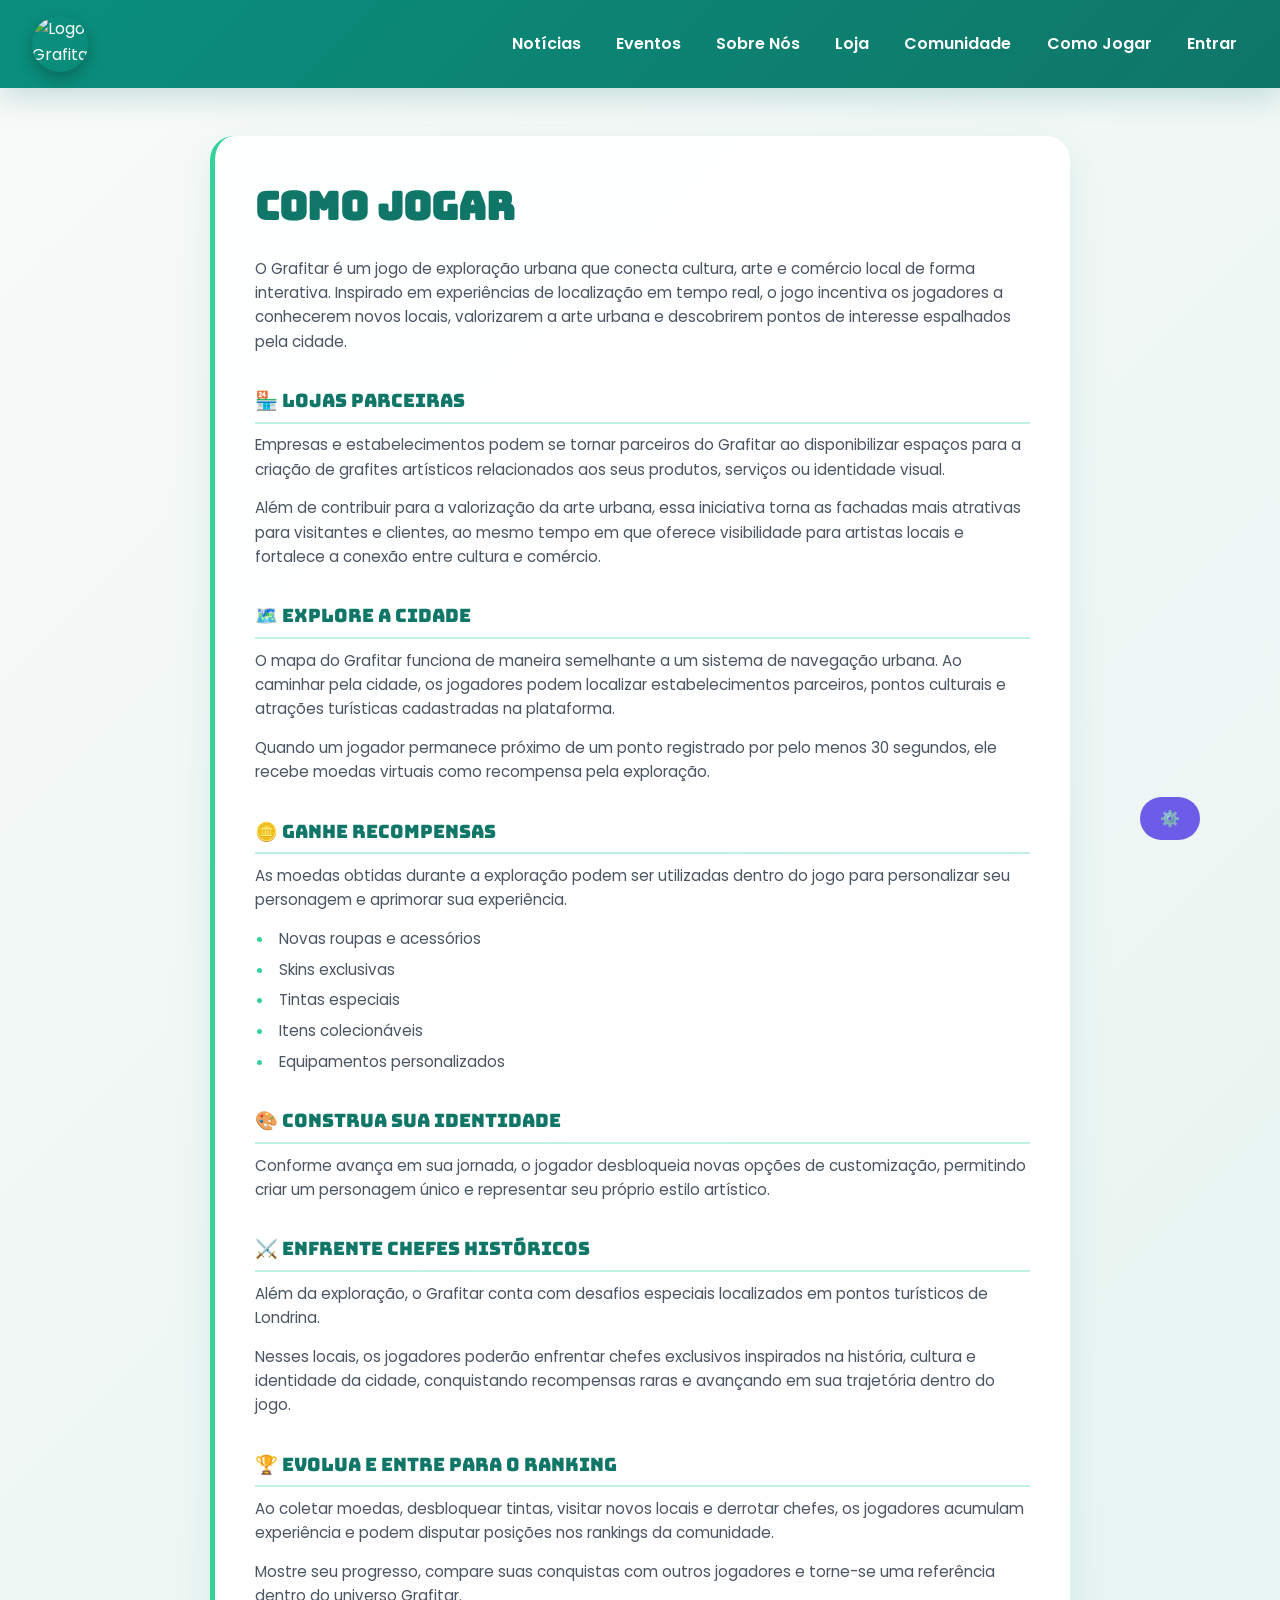
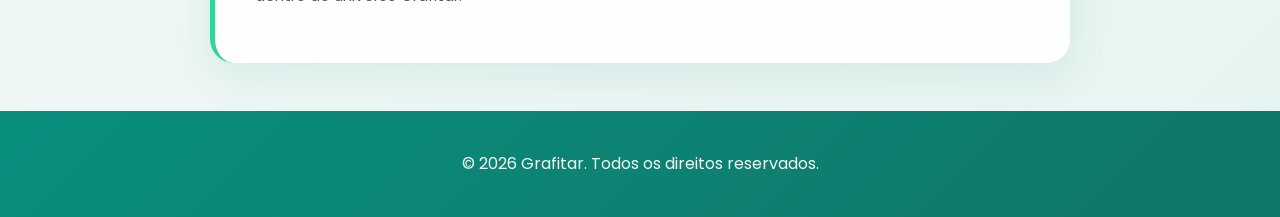
==== comojogar.html @ dafc84fb "Add files via upload" ====
<!DOCTYPE html>
<html lang="en">
<head>
    <meta charset="UTF-8">
    <meta name="viewport" content="width=device-width, initial-scale=1.0">
    <title>Document</title>
   <link rel="stylesheet" href="como.css">
</head>
<body>
    <header>

        <div class="logo">
            <a href="index.html">
                <img src="./imagens/logo.png" alt="Logo Grafitar" id="logo">
            </a>
        </div>

        <nav>
            <a href="noticias.html" id="linkNoticias">Notícias</a>
            <a href="eventos.html" id="linkEventos">Eventos</a>
            <a href="desen.html" id="linkSobre">Sobre Nós</a>
            <a href="loja.html" id="linkLoja">Loja</a>
            <a href="comunidade.html" id="linkComunidade">Comunidade</a>
            <a href="comojogar.html" id="linkComoJogar">Como Jogar</a>
            <a href="entrar.html" id="linkEntrar">Entrar</a>
        </nav>

    </header>


<section class="como-jogar">

    <h1>Como Jogar</h1>

    <p>
        O Grafitar é um jogo de exploração urbana que conecta cultura, arte e comércio local
        de forma interativa. Inspirado em experiências de localização em tempo real,
        o jogo incentiva os jogadores a conhecerem novos locais, valorizarem a arte urbana
        e descobrirem pontos de interesse espalhados pela cidade.
    </p>

    <h2>🏪 Lojas Parceiras</h2>

    <p>
        Empresas e estabelecimentos podem se tornar parceiros do Grafitar ao disponibilizar
        espaços para a criação de grafites artísticos relacionados aos seus produtos,
        serviços ou identidade visual.
    </p>

    <p>
        Além de contribuir para a valorização da arte urbana, essa iniciativa torna as fachadas
        mais atrativas para visitantes e clientes, ao mesmo tempo em que oferece visibilidade
        para artistas locais e fortalece a conexão entre cultura e comércio.
    </p>

    <h2>🗺️ Explore a Cidade</h2>

    <p>
        O mapa do Grafitar funciona de maneira semelhante a um sistema de navegação urbana.
        Ao caminhar pela cidade, os jogadores podem localizar estabelecimentos parceiros,
        pontos culturais e atrações turísticas cadastradas na plataforma.
    </p>

    <p>
        Quando um jogador permanece próximo de um ponto registrado por pelo menos
        30 segundos, ele recebe moedas virtuais como recompensa pela exploração.
    </p>

    <h2>🪙 Ganhe Recompensas</h2>

    <p>
        As moedas obtidas durante a exploração podem ser utilizadas dentro do jogo para
        personalizar seu personagem e aprimorar sua experiência.
    </p>

    <ul>
        <li>Novas roupas e acessórios</li>
        <li>Skins exclusivas</li>
        <li>Tintas especiais</li>
        <li>Itens colecionáveis</li>
        <li>Equipamentos personalizados</li>
    </ul>

    <h2>🎨 Construa Sua Identidade</h2>

    <p>
        Conforme avança em sua jornada, o jogador desbloqueia novas opções de customização,
        permitindo criar um personagem único e representar seu próprio estilo artístico.
    </p>

    <h2>⚔️ Enfrente Chefes Históricos</h2>

    <p>
        Além da exploração, o Grafitar conta com desafios especiais localizados em pontos
        turísticos de Londrina.
    </p>

    <p>
        Nesses locais, os jogadores poderão enfrentar chefes exclusivos inspirados na
        história, cultura e identidade da cidade, conquistando recompensas raras e
        avançando em sua trajetória dentro do jogo.
    </p>

    <h2>🏆 Evolua e Entre para o Ranking</h2>

    <p>
        Ao coletar moedas, desbloquear tintas, visitar novos locais e derrotar chefes,
        os jogadores acumulam experiência e podem disputar posições nos rankings da comunidade.
    </p>

    <p>
        Mostre seu progresso, compare suas conquistas com outros jogadores e torne-se uma
        referência dentro do universo Grafitar.
    </p>

</section>


    <div class="container1">
        <button id="toggleBtn" class="main-btn">⚙️</button>

        <div id="menu3" class="menu3 hidden">
            <button id="lightModeBtn">Light Mode</button>
            <button id="darkModeBtn">Dark Mode</button>
            <button id="us">Inglês</button>
            <button id="pt">Português</button>
            <button id="es">Español</button>
            <button id="jp">日本語</button>
        </div>
    </div>

    <footer>
        <p>© 2026 Grafitar. Todos os direitos reservados.</p>
    </footer>



</body>
<script src="como.js"></script>
</html>
---- como.css ----
@import url('https://fonts.googleapis.com/css2?family=Poppins:wght@300;400;600;700&display=swap');
@import url('https://fonts.googleapis.com/css2?family=Bungee&display=swap');

:root {
    --verde: #0A8F7D;
    --verde-escuro: #0F7668;
    --verde-claro: #34D399;
    --fundo: #F8FAF9;
    --fundo-2: #E6F4F1;
    --texto: #1F2937;
    --branco: #FFFFFF;
}

* { box-sizing: border-box; }

body {
    margin: 0;
    padding: 0;
    font-family: 'Poppins', sans-serif;
    background: linear-gradient(135deg, var(--fundo) 0%, var(--fundo-2) 100%);
    min-height: 100vh;
    color: var(--texto);
    line-height: 1.6;
}


header {
    display: flex;
    justify-content: space-between;
    align-items: center;
    padding: 1rem 2rem;
    background: linear-gradient(135deg, var(--verde) 0%, var(--verde-escuro) 100%);
    box-shadow: 0 10px 30px rgba(15, 118, 104, 0.2);
    position: sticky;
    top: 0;
    z-index: 1000;
}

header a { text-decoration: none; color: var(--branco); }

.logo img {
    width: 56px;
    height: 56px;
    border-radius: 50%;
    object-fit: cover;
    box-shadow: 0 6px 16px rgba(0,0,0,0.25);
    display: block;
}

nav {
    display: flex;
    flex-wrap: wrap;
    gap: 0.8rem;
    justify-content: flex-end;
}

nav a {
    font-weight: 600;
    padding: 0.45rem 0.7rem;
    border-radius: 999px;
    transition: background 0.3s ease, transform 0.2s ease;
    color: var(--branco);
    text-decoration: none;
}

nav a:hover {
    background: rgba(255,255,255,0.16);
    transform: translateY(-1px);
}

.como-jogar {
    max-width: 860px;
    margin: 3rem auto;
    padding: 2.5rem;
    background: rgba(255,255,255,0.95);
    border-radius: 24px;
    border-left: 5px solid var(--verde-claro);
    box-shadow: 0 12px 40px rgba(10,143,125,0.10);
}

.como-jogar h1 {
    font-family: 'Bungee', cursive;
    font-size: clamp(1.8rem, 3vw, 2.4rem);
    color: var(--verde-escuro);
    margin: 0 0 1.2rem;
}

.como-jogar h2 {
    font-family: 'Bungee', cursive;
    font-size: 1.15rem;
    color: var(--verde-escuro);
    margin: 2rem 0 0.6rem;
    padding-bottom: 0.4rem;
    border-bottom: 2px solid rgba(52,211,153,0.3);
    font-weight: 400;
}

.como-jogar p {
    font-size: 0.95rem;
    color: #4B5563;
    margin: 0 0 0.9rem;
}

.como-jogar ul {
    margin: 0 0 1rem 1.2rem;
    padding: 0;
    display: flex;
    flex-direction: column;
    gap: 0.4rem;
}

.como-jogar ul li {
    font-size: 0.95rem;
    color: #4B5563;
    padding-left: 0.3rem;
}

.como-jogar ul li::marker {
    color: var(--verde-claro);
}


.container1 {
    position: fixed;
    right: 80px;
    bottom: 60px;
    z-index: 50;
}

.main-btn {
    padding: 12px 20px;
    background: #6c5ce7;
    color: white;
    border: none;
    cursor: pointer;
    border-radius: 100px;
    position: fixed;
    right: 80px;
    bottom: 60px;
    z-index: 51;
    font-size: 1rem;
}

.menu3 {
    position: fixed;
    right: 80px;
    bottom: 110px;
    display: grid;
    grid-template-columns: 1fr 1fr;
    gap: 10px;
    width: 300px;
    padding: 10px;
    background: white;
    border-radius: 10px;
    box-shadow: 0 10px 30px rgba(0,0,0,0.2);
    z-index: 1000;
}

.menu3 button {
    padding: 10px;
    border: none;
    cursor: pointer;
    background: #eee;
    border-radius: 6px;
    font-family: 'Poppins', sans-serif;
}

.menu3 button:hover { background: #ddd; }

.hidden { display: none; }


footer {
    background: linear-gradient(135deg, var(--verde) 0%, var(--verde-escuro) 100%);
    color: var(--branco);
    text-align: center;
    padding: 2.5rem 1.5rem;
    margin-top: 2rem;
}

footer p { margin: 0; opacity: 0.95; }


.dark-mode {
    background: #121212;
    color: #ffffff;
}

.dark-mode header { background: #1e1e1e; }
.dark-mode footer { background: #1e1e1e; }

.dark-mode .como-jogar {
    background: #1e1e1e;
    border-left-color: var(--verde-claro);
    box-shadow: 0 12px 40px rgba(0,0,0,0.4);
}

.dark-mode .como-jogar h1,
.dark-mode .como-jogar h2 { color: var(--verde-claro); }

.dark-mode .como-jogar p,
.dark-mode .como-jogar li { color: #9CA3AF; }

.dark-mode .como-jogar h2 { border-bottom-color: rgba(52,211,153,0.2); }

.dark-mode .menu3 {
    background: #1f1f1f;
    box-shadow: 0 10px 30px rgba(0,0,0,0.6);
}

.dark-mode .menu3 button { background: #333; color: #fff; }
.dark-mode .main-btn { background: #4c3bd7; }


@media (max-width: 768px) {
    header {
        flex-direction: column;
        gap: 0.75rem;
    }

    nav { justify-content: center; }

    .como-jogar {
        margin: 1.5rem 1rem;
        padding: 1.5rem 1.2rem;
    }

    .main-btn { right: 16px; bottom: 24px; }
    .menu3     { right: 16px; bottom: 80px; width: 260px; }
}
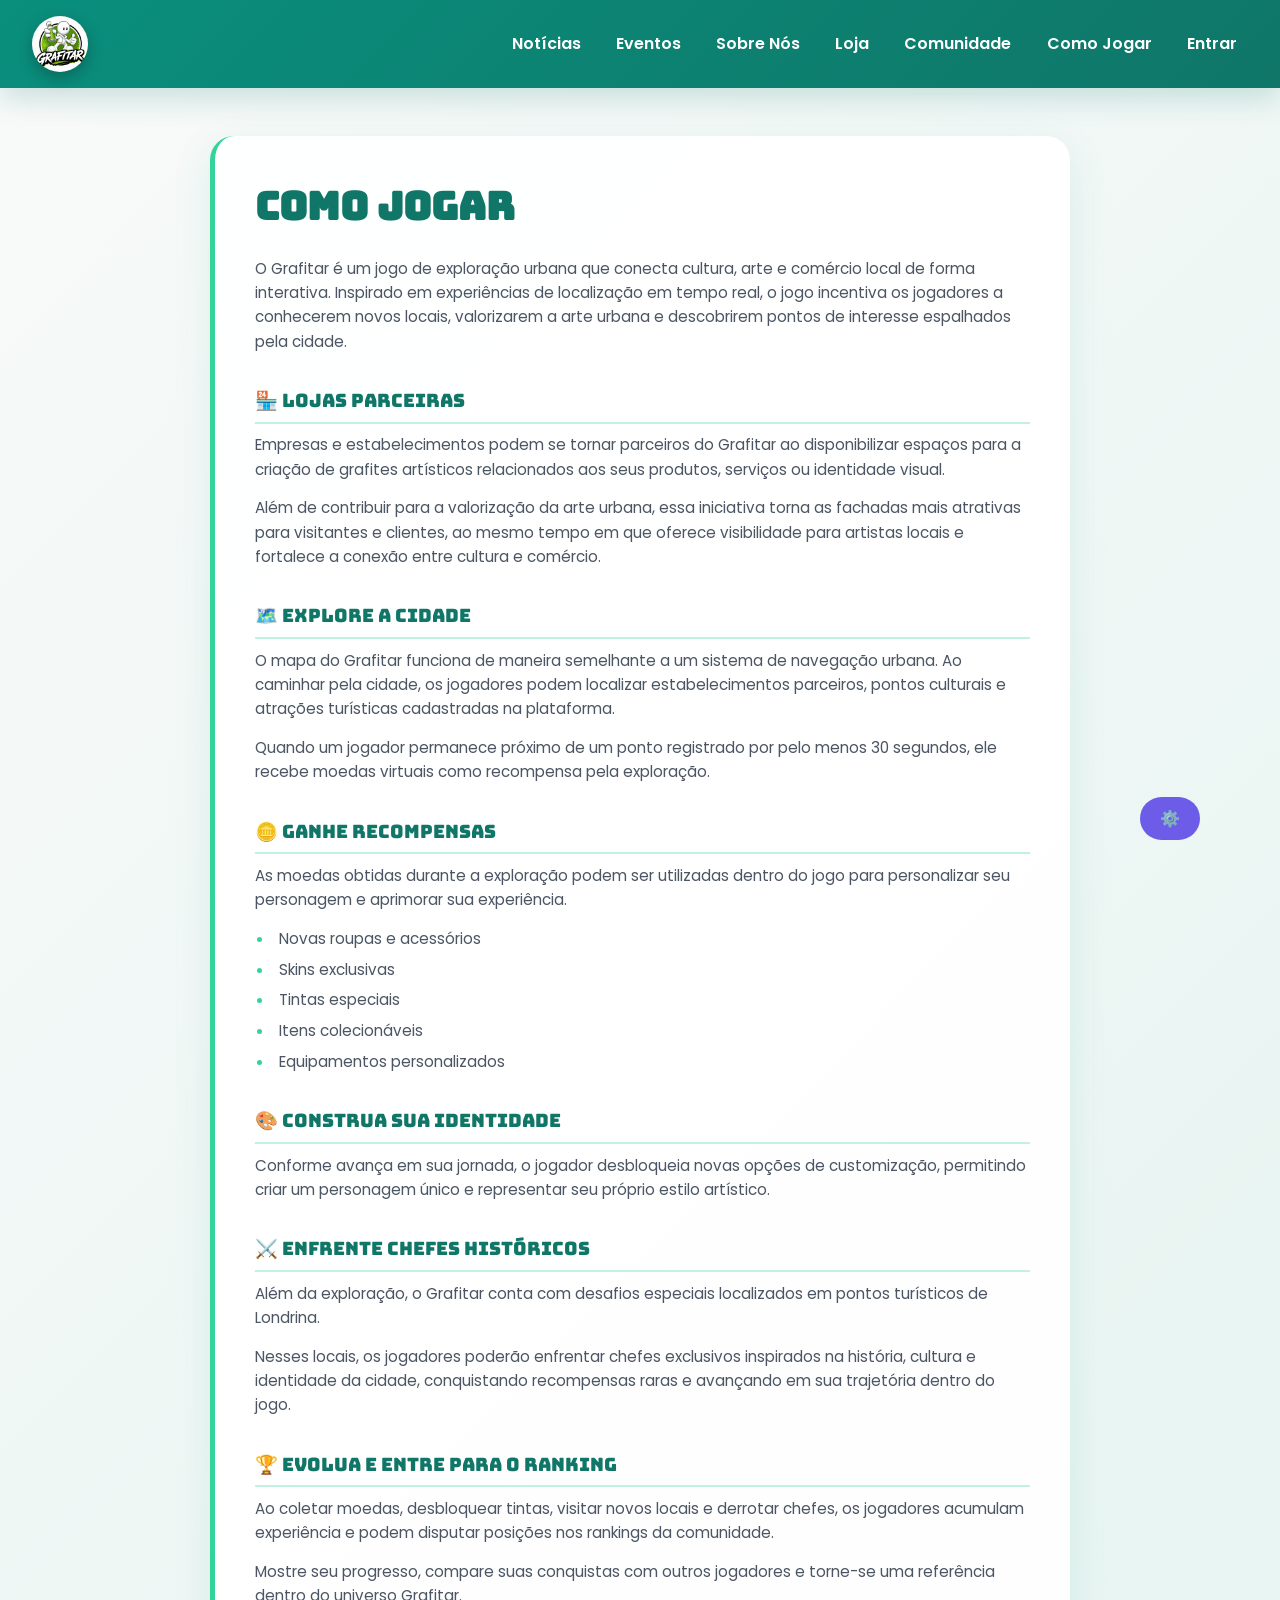
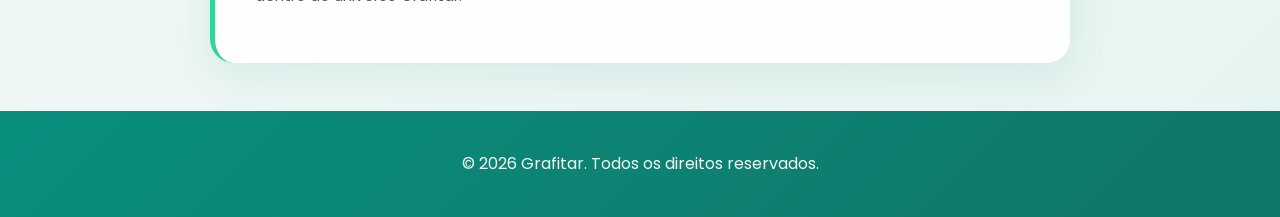
==== commit 56c82db1: "mudanças" ====
--- a/comojogar.html
+++ b/comojogar.html
@@ -11,7 +11,7 @@
 
         <div class="logo">
             <a href="index.html">
-                <img src="./imagens/logo.png" alt="Logo Grafitar" id="logo">
+                <img src="logo.png" alt="Logo Grafitar" id="logo">
             </a>
         </div>
 
